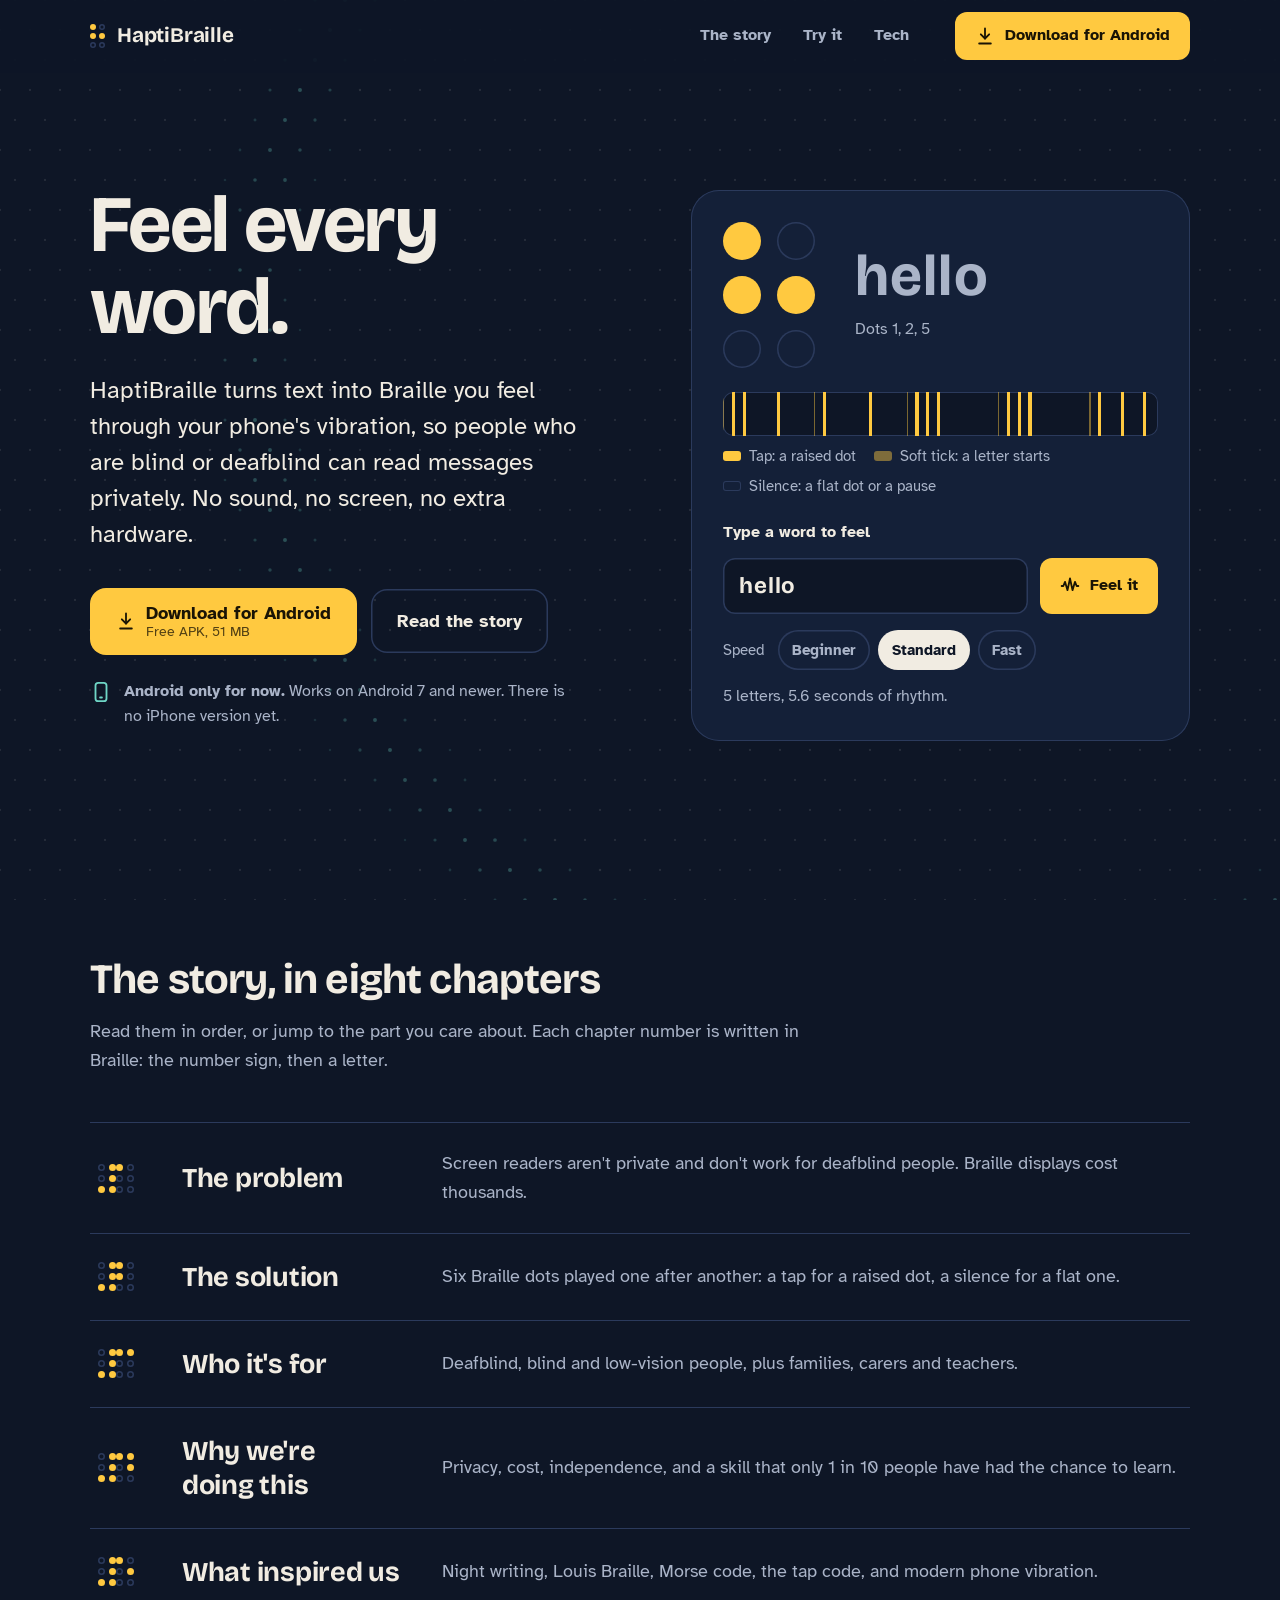
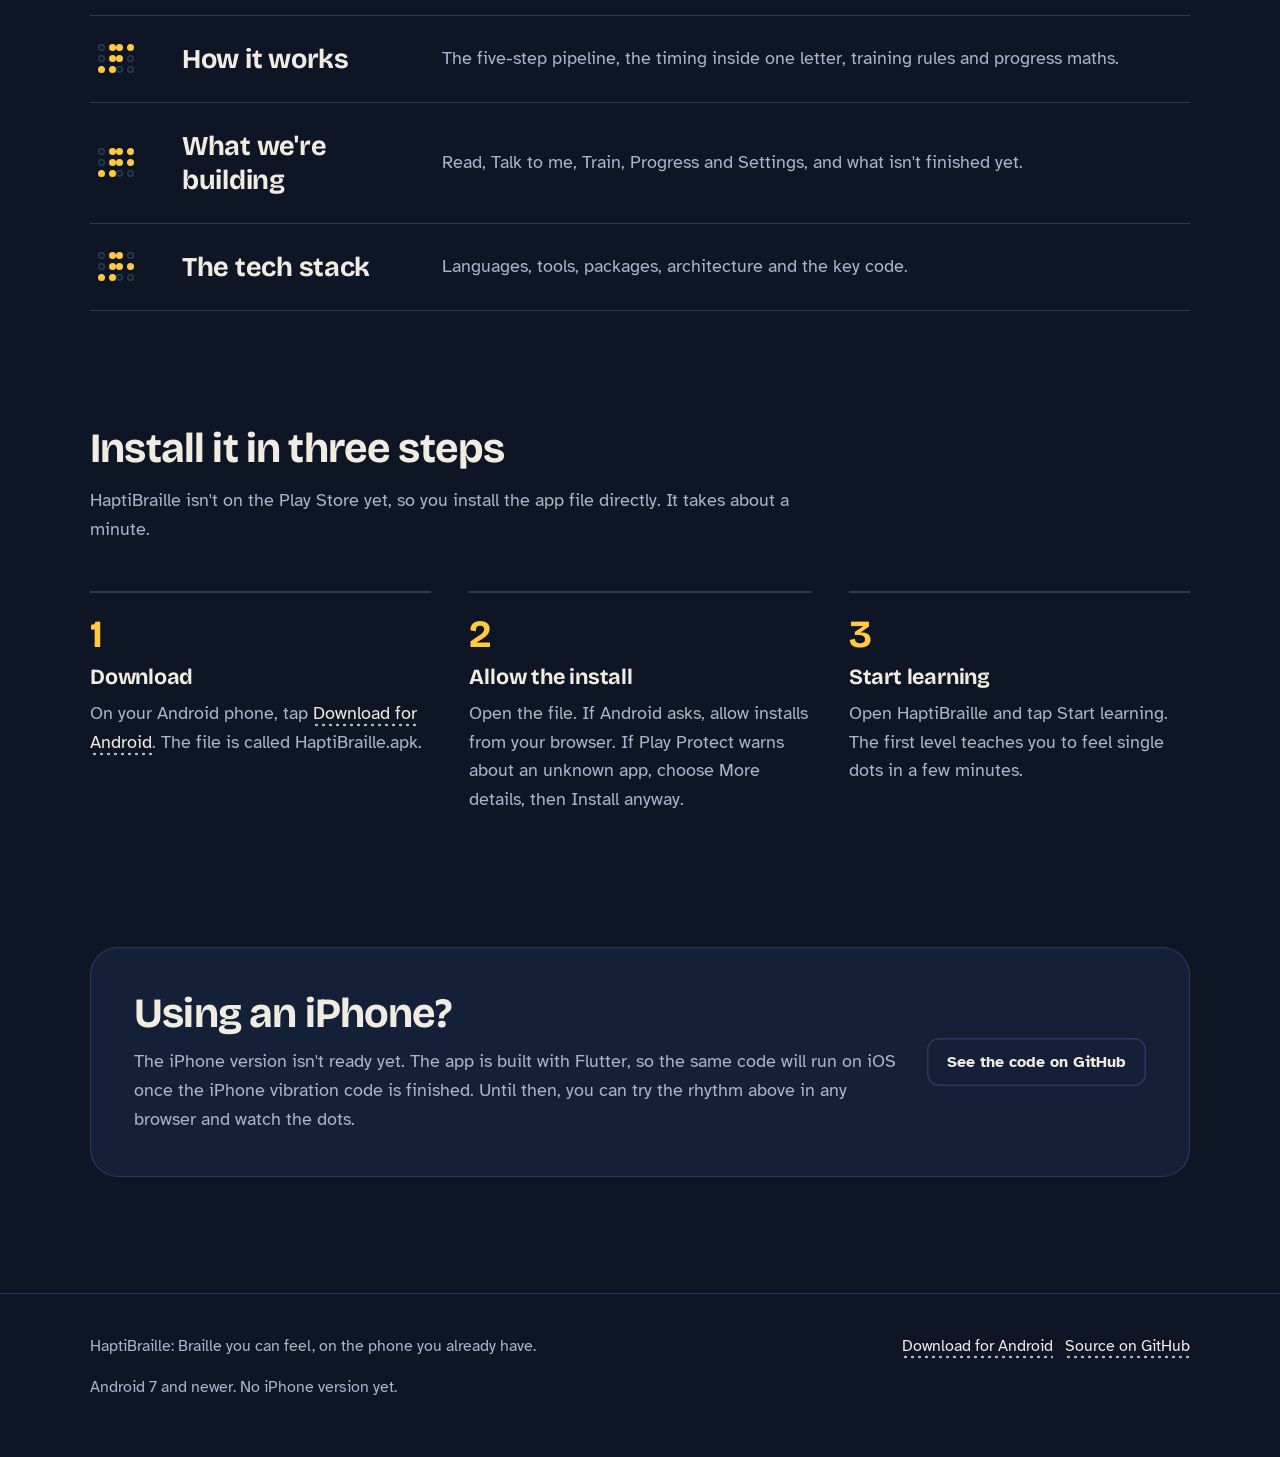
==== web-intro-v3/index.html @ dfffbbf1 "Add web-intro-v3: HaptiBraille website Nine static pages: landing page with Android APK download and" ====
<!doctype html>
<html lang="en">
<head>
<meta charset="utf-8">
<meta name="viewport" content="width=device-width, initial-scale=1">
<title>HaptiBraille: feel every word</title>
<meta name="description" content="HaptiBraille turns text into Braille you feel through your phone's vibration. Free for Android.">
<meta name="theme-color" content="#0e1626">
<meta property="og:title" content="HaptiBraille: feel every word">
<meta property="og:description" content="HaptiBraille turns text into Braille you feel through your phone's vibration. Free for Android.">
<meta property="og:type" content="website">
<link rel="icon" href="assets/img/favicon.svg" type="image/svg+xml">
<link rel="preconnect" href="https://fonts.googleapis.com">
<link rel="preconnect" href="https://fonts.gstatic.com" crossorigin>
<link rel="stylesheet" href="https://fonts.googleapis.com/css2?family=Atkinson+Hyperlegible:ital,wght@0,400;0,700;1,400&family=Bricolage+Grotesque:opsz,wght@12..96,600..800&display=swap">
<link rel="stylesheet" href="assets/css/site.css">
</head>
<body data-page="index">
<a class="skip" href="#main">Skip to content</a>
<canvas id="field" aria-hidden="true"></canvas>
<header class="site-header">
  <div class="wrap">
    <a class="logo" href="index.html" aria-label="HaptiBraille home"><span data-cell="125"></span>HaptiBraille</a>
    <nav class="site-nav" aria-label="Main">
      <a href="index.html#story">The story</a>
      <a href="index.html#try">Try it</a>
      <a href="tech.html">Tech</a>
    </nav>
    <a class="btn btn-amber" href="https://github.com/rbksh/HaptiBraille/raw/main/main-v1/release/HaptiBraille.apk" download="HaptiBraille.apk"><svg viewBox="0 0 24 24" fill="none" stroke="currentColor" stroke-width="2.2" stroke-linecap="round" stroke-linejoin="round" aria-hidden="true"><path d="M12 3v12"/><path d="m7 10 5 5 5-5"/><path d="M5 21h14"/></svg><span>Download<span class="hide-sm"> for Android</span></span></a>
  </div>
</header>
<main id="main">
<section class="hero" aria-labelledby="hero-title">
  <div class="wrap">
    <div>
      <h1 id="hero-title" data-load>Feel every word.</h1>
      <p class="lead" data-load style="--d:.08s">HaptiBraille turns text into Braille you feel through your phone's vibration, so people who are blind or deafblind can read messages privately. No sound, no screen, no extra hardware.</p>
      <div class="hero-actions" data-load style="--d:.16s">
        <a class="btn btn-amber btn-large" href="https://github.com/rbksh/HaptiBraille/raw/main/main-v1/release/HaptiBraille.apk" download="HaptiBraille.apk">
          <svg viewBox="0 0 24 24" fill="none" stroke="currentColor" stroke-width="2.2" stroke-linecap="round" stroke-linejoin="round" aria-hidden="true"><path d="M12 3v12"/><path d="m7 10 5 5 5-5"/><path d="M5 21h14"/></svg>
          <span>Download for Android<span class="btn-sub">Free APK, 51 MB</span></span>
        </a>
        <a class="btn btn-quiet btn-large" href="problem.html">Read the story</a>
      </div>
      <p class="platform-note" data-load style="--d:.24s">
        <svg viewBox="0 0 24 24" fill="none" stroke="currentColor" stroke-width="2" stroke-linecap="round" stroke-linejoin="round" aria-hidden="true"><rect x="6" y="2" width="12" height="20" rx="3"/><path d="M11 18h2"/></svg>
        <span><strong>Android only for now.</strong> Works on Android 7 and newer. There is no iPhone version yet.</span>
      </p>
    </div>

    <div class="instrument" id="try" data-instrument data-load style="--d:.12s" aria-labelledby="try-title">
      <h2 id="try-title" class="visually-hidden">Try it: feel a word as Braille</h2>
      <div class="instrument-stage">
        <span class="cell" aria-hidden="true"></span>
        <div>
          <div class="instrument-readout" aria-hidden="true"></div>
          <div class="instrument-dots" aria-hidden="true"></div>
        </div>
      </div>
      <div class="strip" role="img" aria-label="Timeline">
        <span class="strip-head"></span>
      </div>
      <ul class="strip-legend" aria-hidden="true">
        <li><i></i>Tap: a raised dot</li>
        <li><i class="k"></i>Soft tick: a letter starts</li>
        <li><i class="s"></i>Silence: a flat dot or a pause</li>
      </ul>
      <div class="instrument-controls">
        <label for="try-word">Type a word to feel</label>
        <input id="try-word" type="text" value="hello" maxlength="24" autocomplete="off" autocapitalize="none" spellcheck="false">
        <button class="btn btn-amber" type="button" data-play-button><svg viewBox="0 0 24 24" fill="none" stroke="currentColor" stroke-width="2.2" stroke-linecap="round" stroke-linejoin="round" aria-hidden="true"><path d="M2 12h2l2-5 3 10 3-14 3 14 3-10 2 5h2"/></svg><span>Feel it</span></button>
        <fieldset class="speed">
          <legend>Speed</legend>
          <label><input type="radio" name="speed" value="beginner"><span>Beginner</span></label>
          <label><input type="radio" name="speed" value="standard" checked><span>Standard</span></label>
          <label><input type="radio" name="speed" value="fast"><span>Fast</span></label>
        </fieldset>
      </div>
      <p class="instrument-status" aria-live="polite"></p>
    </div>
  </div>
</section>

<section class="section" id="story" aria-labelledby="story-title">
  <div class="wrap">
    <div class="section-head" data-reveal>
      <h2 id="story-title">The story, in eight chapters</h2>
      <p class="muted">Read them in order, or jump to the part you care about. Each chapter number is written in Braille: the number sign, then a letter.</p>
    </div>
    <ol class="chapters">
      <li data-reveal style="--d:0.00s"><a href="problem.html"><span class="cell-pair" aria-hidden="true"><span data-cell="3456"></span><span data-cell="1"></span></span><h3>The problem</h3><p>Screen readers aren't private and don't work for deafblind people. Braille displays cost thousands.</p></a></li>
      <li data-reveal style="--d:0.04s"><a href="solution.html"><span class="cell-pair" aria-hidden="true"><span data-cell="3456"></span><span data-cell="12"></span></span><h3>The solution</h3><p>Six Braille dots played one after another: a tap for a raised dot, a silence for a flat one.</p></a></li>
      <li data-reveal style="--d:0.08s"><a href="audience.html"><span class="cell-pair" aria-hidden="true"><span data-cell="3456"></span><span data-cell="14"></span></span><h3>Who it's for</h3><p>Deafblind, blind and low-vision people, plus families, carers and teachers.</p></a></li>
      <li data-reveal style="--d:0.12s"><a href="why.html"><span class="cell-pair" aria-hidden="true"><span data-cell="3456"></span><span data-cell="145"></span></span><h3>Why we're doing this</h3><p>Privacy, cost, independence, and a skill that only 1 in 10 people have had the chance to learn.</p></a></li>
      <li data-reveal style="--d:0.16s"><a href="inspiration.html"><span class="cell-pair" aria-hidden="true"><span data-cell="3456"></span><span data-cell="15"></span></span><h3>What inspired us</h3><p>Night writing, Louis Braille, Morse code, the tap code, and modern phone vibration.</p></a></li>
      <li data-reveal style="--d:0.20s"><a href="how.html"><span class="cell-pair" aria-hidden="true"><span data-cell="3456"></span><span data-cell="124"></span></span><h3>How it works</h3><p>The five-step pipeline, the timing inside one letter, training rules and progress maths.</p></a></li>
      <li data-reveal style="--d:0.24s"><a href="what.html"><span class="cell-pair" aria-hidden="true"><span data-cell="3456"></span><span data-cell="1245"></span></span><h3>What we're building</h3><p>Read, Talk to me, Train, Progress and Settings, and what isn't finished yet.</p></a></li>
      <li data-reveal style="--d:0.28s"><a href="tech.html"><span class="cell-pair" aria-hidden="true"><span data-cell="3456"></span><span data-cell="125"></span></span><h3>The tech stack</h3><p>Languages, tools, packages, architecture and the key code.</p></a></li>
    </ol>
  </div>
</section>

<section class="section" aria-labelledby="install-title">
  <div class="wrap">
    <div class="section-head" data-reveal>
      <h2 id="install-title">Install it in three steps</h2>
      <p class="muted">HaptiBraille isn't on the Play Store yet, so you install the app file directly. It takes about a minute.</p>
    </div>
    <ol class="steps">
      <li data-reveal>
        <h3>Download</h3>
        <p>On your Android phone, tap <a class="link" href="https://github.com/rbksh/HaptiBraille/raw/main/main-v1/release/HaptiBraille.apk" download="HaptiBraille.apk">Download for Android</a>. The file is called HaptiBraille.apk.</p>
      </li>
      <li data-reveal style="--d:.08s">
        <h3>Allow the install</h3>
        <p>Open the file. If Android asks, allow installs from your browser. If Play Protect warns about an unknown app, choose More details, then Install anyway.</p>
      </li>
      <li data-reveal style="--d:.16s">
        <h3>Start learning</h3>
        <p>Open HaptiBraille and tap Start learning. The first level teaches you to feel single dots in a few minutes.</p>
      </li>
    </ol>
  </div>
</section>

<section class="section" aria-labelledby="ios-title">
  <div class="wrap">
    <div class="callout" data-reveal>
      <div>
        <h2 id="ios-title">Using an iPhone?</h2>
        <p>The iPhone version isn't ready yet. The app is built with Flutter, so the same code will run on iOS once the iPhone vibration code is finished. Until then, you can try the rhythm above in any browser and watch the dots.</p>
      </div>
      <a class="btn btn-quiet" href="https://github.com/rbksh/HaptiBraille">See the code on GitHub</a>
    </div>
  </div>
</section>
</main>
<footer class="site-footer">
  <div class="wrap">
    <p>HaptiBraille: Braille you can feel, on the phone you already have.</p>
    <p><a class="link" href="https://github.com/rbksh/HaptiBraille/raw/main/main-v1/release/HaptiBraille.apk" download="HaptiBraille.apk">Download for Android</a> &nbsp; <a class="link" href="https://github.com/rbksh/HaptiBraille">Source on GitHub</a></p>
    <p class="muted">Android 7 and newer. No iPhone version yet.</p>
  </div>
</footer>
<script src="assets/js/site.js" defer></script>
</body>
</html>
---- web-intro-v3/assets/css/site.css ----
/* HaptiBraille website
   Palette roles: amber = a raised dot / a tap (never decoration), tide = vibration ripples. */

:root {
  --ink: #0e1626;
  --ink-2: #142038;
  --ink-3: #1b2a49;
  --line: #2b3a5c;
  --bone: #f1ece2;
  --mist: #aab4c8;
  --amber: #ffc940;
  --amber-ink: #1a1405;
  --tide: #6fd6c6;

  --display: "Bricolage Grotesque", "Segoe UI", system-ui, sans-serif;
  --body: "Atkinson Hyperlegible", "Segoe UI", system-ui, sans-serif;
  --mono: ui-monospace, "Cascadia Code", "SFMono-Regular", Consolas, monospace;

  --wrap: 1180px;
  --gutter: clamp(16px, 4vw, 40px);
  --measure: 66ch;
  --radius: 14px;
  --ease: cubic-bezier(0.2, 0.7, 0.2, 1);
}

*, *::before, *::after { box-sizing: border-box; }

html { scroll-behavior: smooth; -webkit-text-size-adjust: 100%; }
@media (prefers-reduced-motion: reduce) { html { scroll-behavior: auto; } }

body {
  margin: 0;
  background: var(--ink);
  color: var(--bone);
  font-family: var(--body);
  font-size: 1.125rem;
  line-height: 1.6;
  overflow-x: hidden;
}

img, svg { display: block; max-width: 100%; }

a { color: inherit; }

:focus-visible {
  outline: 3px solid var(--amber);
  outline-offset: 3px;
  border-radius: 6px;
}

.skip {
  position: absolute;
  left: 12px;
  top: -60px;
  z-index: 100;
  padding: 10px 16px;
  background: var(--amber);
  color: var(--amber-ink);
  font-weight: 700;
  border-radius: 10px;
  text-decoration: none;
}
.skip:focus { top: 12px; }

.visually-hidden {
  position: absolute !important;
  width: 1px; height: 1px;
  overflow: hidden; clip: rect(0 0 0 0); white-space: nowrap;
}

/* ---------- Background dot field + cursor ---------- */

#field {
  position: fixed;
  inset: 0;
  width: 100%;
  height: 100%;
  z-index: -1;
  pointer-events: none;
}

.cursor {
  position: fixed;
  left: 0; top: 0;
  z-index: 90;
  width: 34px; height: 34px;
  margin: -17px 0 0 -17px;
  border: 1.5px solid rgba(111, 214, 198, 0.7);
  border-radius: 50%;
  pointer-events: none;
  display: grid;
  grid-template-columns: repeat(2, 5px);
  grid-template-rows: repeat(3, 5px);
  gap: 3px;
  place-content: center;
  transition: width .25s var(--ease), height .25s var(--ease), margin .25s var(--ease),
              border-color .25s var(--ease), background-color .25s var(--ease), opacity .3s;
  opacity: 0;
}
.cursor i {
  width: 5px; height: 5px; border-radius: 50%;
  background: var(--amber);
  transform: scale(0);
  transition: transform .2s var(--ease);
}
.cursor.is-visible { opacity: 1; }
.cursor.is-active {
  width: 50px; height: 50px; margin: -25px 0 0 -25px;
  border-color: var(--amber);
  background: rgba(255, 201, 64, 0.08);
}
.cursor.is-active i { transform: scale(1); }
.cursor.is-active i:nth-child(1) { transition-delay: 0s; }
.cursor.is-active i:nth-child(3) { transition-delay: .04s; }
.cursor.is-active i:nth-child(5) { transition-delay: .08s; }
.cursor.is-active i:nth-child(2) { transition-delay: .12s; }
.cursor.is-active i:nth-child(4) { transition-delay: .16s; }
.cursor.is-active i:nth-child(6) { transition-delay: .2s; }
.cursor.is-down { width: 24px; height: 24px; margin: -12px 0 0 -12px; }

@media (pointer: coarse), (prefers-reduced-motion: reduce) {
  .cursor { display: none; }
}

/* ---------- Layout ---------- */

.wrap {
  width: 100%;
  max-width: var(--wrap);
  margin-inline: auto;
  padding-inline: var(--gutter);
}

/* ---------- Header ---------- */

.site-header {
  position: sticky;
  top: 0;
  z-index: 50;
  background: rgba(14, 22, 38, 0.92);
  border-bottom: 1px solid transparent;
  transition: border-color .3s;
}
.site-header.is-scrolled { border-bottom-color: var(--line); }

.site-header .wrap {
  display: flex;
  align-items: center;
  gap: 24px;
  min-height: 72px;
}

.logo {
  display: inline-flex;
  align-items: center;
  gap: 12px;
  text-decoration: none;
  font-family: var(--display);
  font-weight: 700;
  font-size: 1.3rem;
  letter-spacing: -0.01em;
}
.logo .cell { --dot: 6px; --gap: 3px; }

.site-nav {
  display: flex;
  gap: 4px;
  margin-left: auto;
}
.site-nav a {
  padding: 10px 14px;
  border-radius: 10px;
  text-decoration: none;
  color: var(--mist);
  font-weight: 700;
  font-size: 1rem;
  transition: color .2s, background-color .2s;
}
.site-nav a:hover { color: var(--bone); background: var(--ink-2); }
.site-nav a[aria-current="page"] { color: var(--bone); }

.site-header .btn { margin-left: 8px; }

@media (max-width: 760px) {
  .site-nav { display: none; }
  .site-header .btn { margin-left: auto; }
}
@media (max-width: 420px) {
  .hide-sm { display: none; }
  .logo { font-size: 1.15rem; }
}

/* ---------- Buttons ---------- */

.btn {
  display: inline-flex;
  align-items: center;
  gap: 10px;
  min-height: 48px;
  padding: 12px 20px;
  border: 0;
  border-radius: 12px;
  font: 700 1rem/1.2 var(--body);
  text-decoration: none;
  cursor: pointer;
  transition: transform .2s var(--ease), background-color .2s, box-shadow .25s var(--ease);
}
.btn:active { transform: translateY(1px) scale(.99); }
.btn svg { width: 20px; height: 20px; flex: none; }

.btn-amber {
  background: var(--amber);
  color: var(--amber-ink);
}
.btn-amber:hover {
  box-shadow: 0 0 0 6px rgba(255, 201, 64, 0.16);
  transform: translateY(-1px);
}

.btn-quiet {
  background: transparent;
  color: var(--bone);
  box-shadow: inset 0 0 0 1.5px var(--line);
}
.btn-quiet:hover { box-shadow: inset 0 0 0 1.5px var(--mist); }

.btn-large {
  min-height: 64px;
  padding: 14px 26px;
  font-size: 1.15rem;
  border-radius: 16px;
}
.btn-large .btn-sub {
  display: block;
  font-weight: 400;
  font-size: .85rem;
  opacity: .75;
}

/* ---------- Braille cells (decorative, built by JS from data-cell) ---------- */

.cell {
  --dot: 9px;
  --gap: 5px;
  display: inline-grid;
  grid-template-columns: repeat(2, var(--dot));
  grid-auto-flow: column;
  grid-template-rows: repeat(3, var(--dot));
  gap: var(--gap);
  flex: none;
}
.cell i {
  width: var(--dot);
  height: var(--dot);
  border-radius: 50%;
  box-shadow: inset 0 0 0 1.5px var(--line);
  transition: background-color .18s, box-shadow .18s, transform .18s var(--ease);
}
.cell i.on { background: var(--amber); box-shadow: none; }
.cell i.hit {
  background: var(--amber);
  box-shadow: 0 0 0 4px rgba(255, 201, 64, .25), 0 0 18px rgba(255, 201, 64, .6);
  transform: scale(1.25);
}
.cell-pair { display: inline-flex; gap: calc(var(--dot) * 1.3); }

/* ---------- Type ---------- */

h1, h2, h3 {
  font-family: var(--display);
  font-weight: 700;
  letter-spacing: -0.02em;
  margin: 0;
  text-wrap: balance;
}
h1 { font-size: clamp(2.6rem, 6.4vw, 5rem); line-height: 1.02; }
h2 { font-size: clamp(1.8rem, 3.4vw, 2.6rem); line-height: 1.1; }
h3 { font-size: 1.35rem; line-height: 1.25; letter-spacing: -0.01em; }

p { margin: 0 0 1em; max-width: var(--measure); }

.lead {
  font-size: clamp(1.25rem, 2vw, 1.5rem);
  line-height: 1.5;
  color: var(--bone);
  max-width: 34em;
}
.muted { color: var(--mist); }

strong { font-weight: 700; }

/* Link with a dotted underline that fills in on hover */
.link {
  color: var(--bone);
  text-decoration: none;
  background-image: radial-gradient(circle, var(--mist) 1.2px, transparent 1.6px);
  background-size: 7px 4px;
  background-repeat: repeat-x;
  background-position: 0 100%;
  padding-bottom: 3px;
  transition: background-image .2s, color .2s;
}
.link:hover {
  color: var(--amber);
  background-image: radial-gradient(circle, var(--amber) 1.6px, transparent 2px);
}

/* ---------- Landing hero ---------- */

.hero { padding-block: clamp(48px, 9vw, 112px) clamp(56px, 8vw, 96px); }
.hero .wrap {
  display: grid;
  grid-template-columns: minmax(0, 1.05fr) minmax(0, 1fr);
  gap: clamp(32px, 6vw, 80px);
  align-items: center;
}
.hero h1 { margin-bottom: 24px; }
.hero .lead { margin-bottom: 36px; }
.hero-actions { display: flex; flex-wrap: wrap; gap: 14px; align-items: center; }

.platform-note {
  display: flex;
  gap: 12px;
  align-items: flex-start;
  margin-top: 24px;
  max-width: 30em;
  color: var(--mist);
  font-size: 1rem;
}
.platform-note svg { width: 22px; height: 22px; flex: none; margin-top: 2px; color: var(--tide); }

@media (max-width: 900px) {
  .hero .wrap { grid-template-columns: 1fr; }
}

/* ---------- The rhythm instrument ---------- */

.instrument {
  position: relative;
  padding: clamp(20px, 3vw, 32px);
  background: var(--ink-2);
  border-radius: 28px;
  box-shadow: inset 0 0 0 1px var(--line);
}

.instrument-stage {
  display: grid;
  grid-template-columns: auto 1fr;
  gap: clamp(20px, 4vw, 40px);
  align-items: center;
  margin-bottom: 24px;
}
.instrument-stage .cell { --dot: clamp(26px, 4.4vw, 38px); --gap: clamp(10px, 1.8vw, 16px); }

.instrument-readout {
  font-family: var(--display);
  font-size: clamp(2.2rem, 5vw, 3.6rem);
  font-weight: 700;
  line-height: 1.05;
  letter-spacing: 0.02em;
  word-break: break-all;
  min-height: 1.1em;
}
.instrument-readout span { color: var(--mist); transition: color .15s; }
.instrument-readout span.done { color: var(--bone); }
.instrument-readout span.now { color: var(--amber); }
.instrument-dots { margin-top: 8px; color: var(--mist); font-size: 1rem; }

.strip {
  position: relative;
  display: flex;
  height: 44px;
  margin-bottom: 8px;
  border-radius: 10px;
  overflow: hidden;
  background: var(--ink);
  box-shadow: inset 0 0 0 1px var(--line);
}
.strip b {
  flex: none;
  height: 100%;
}
.strip b.tap { background: var(--amber); }
.strip b.tick { background: rgba(255, 201, 64, .45); }
.strip b.gap { background: transparent; }
.strip b.word { background: repeating-linear-gradient(90deg, transparent 0 6px, rgba(170, 180, 200, .08) 6px 7px); }
.strip-head {
  position: absolute;
  top: -4px; bottom: -4px;
  width: 2px;
  left: 0;
  background: var(--tide);
  box-shadow: 0 0 12px var(--tide);
  opacity: 0;
}
.strip-legend {
  display: flex;
  flex-wrap: wrap;
  gap: 6px 18px;
  margin: 0 0 22px;
  padding: 0;
  list-style: none;
  font-size: .95rem;
  color: var(--mist);
}
.strip-legend li { display: inline-flex; align-items: center; gap: 8px; }
.strip-legend i { width: 18px; height: 10px; border-radius: 3px; background: var(--amber); }
.strip-legend i.k { background: rgba(255, 201, 64, .45); }
.strip-legend i.s { box-shadow: inset 0 0 0 1px var(--line); background: transparent; }

.instrument-controls {
  display: grid;
  grid-template-columns: 1fr auto;
  gap: 12px;
}
.instrument-controls label { grid-column: 1 / -1; font-weight: 700; font-size: 1rem; }
.instrument input[type="text"] {
  min-height: 56px;
  width: 100%;
  padding: 12px 16px;
  border: 0;
  border-radius: 12px;
  background: var(--ink);
  color: var(--bone);
  font: 700 1.4rem var(--display);
  letter-spacing: .04em;
  box-shadow: inset 0 0 0 1.5px var(--line);
}
.instrument input[type="text"]:focus { outline: none; box-shadow: inset 0 0 0 2.5px var(--amber); }
.instrument .btn { min-height: 56px; }

.speed {
  grid-column: 1 / -1;
  display: flex;
  flex-wrap: wrap;
  gap: 8px;
  border: 0;
  margin: 4px 0 0;
  padding: 0;
}
.speed legend { float: left; margin-right: 6px; padding: 8px 0; color: var(--mist); font-size: .95rem; }
.speed label { cursor: pointer; }
.speed input { position: absolute; opacity: 0; pointer-events: none; }
.speed span {
  display: inline-block;
  padding: 8px 14px;
  border-radius: 999px;
  font-size: .95rem;
  font-weight: 700;
  color: var(--mist);
  box-shadow: inset 0 0 0 1.5px var(--line);
  transition: color .2s, background-color .2s, box-shadow .2s;
}
.speed input:checked + span { background: var(--bone); color: var(--ink); box-shadow: none; }
.speed input:focus-visible + span { outline: 3px solid var(--amber); outline-offset: 2px; }

.instrument-status {
  margin: 14px 0 0;
  min-height: 1.6em;
  font-size: .98rem;
  color: var(--mist);
}

/* ---------- Sections ---------- */

.section { padding-block: clamp(56px, 9vw, 120px); }
.section + .section { padding-top: 0; }
.section-head { max-width: 40em; margin-bottom: clamp(28px, 4vw, 48px); }
.section-head h2 { margin-bottom: 14px; }

/* The eight chapters (a real sequence, numbered in Braille) */
.chapters { list-style: none; margin: 0; padding: 0; border-top: 1px solid var(--line); }
.chapters li { border-bottom: 1px solid var(--line); }
.chapters a {
  display: grid;
  grid-template-columns: 64px minmax(0, 15rem) minmax(0, 1fr);
  gap: 20px;
  align-items: center;
  padding: 26px 8px;
  text-decoration: none;
  transition: background-color .25s, padding .3s var(--ease);
}
.chapters a:hover, .chapters a:focus-visible { background: var(--ink-2); padding-left: 20px; }
.chapters h3 { font-size: clamp(1.3rem, 2.2vw, 1.7rem); }
.chapters p { margin: 0; color: var(--mist); }
.chapters .cell-pair .cell { --dot: 7px; --gap: 4px; }
.chapters a:hover .cell i.on, .chapters a:focus-visible .cell i.on { animation: tap .5s var(--ease) both; }
.chapters a .cell i.on:nth-child(2) { animation-delay: .06s; }
.chapters a .cell i.on:nth-child(3) { animation-delay: .12s; }
.chapters a .cell i.on:nth-child(4) { animation-delay: .18s; }
.chapters a .cell i.on:nth-child(5) { animation-delay: .24s; }
.chapters a .cell i.on:nth-child(6) { animation-delay: .3s; }

@keyframes tap {
  0% { transform: scale(1); }
  40% { transform: scale(1.5); box-shadow: 0 0 14px rgba(255, 201, 64, .7); }
  100% { transform: scale(1); }
}

@media (max-width: 700px) {
  .chapters a { grid-template-columns: 52px 1fr; }
  .chapters p { grid-column: 2; }
}

/* Install steps (a real sequence) */
.steps {
  list-style: none;
  margin: 0;
  padding: 0;
  display: grid;
  grid-template-columns: repeat(3, minmax(0, 1fr));
  gap: clamp(20px, 3vw, 40px);
  counter-reset: step;
}
.steps li { counter-increment: step; padding-top: 22px; border-top: 2px solid var(--line); }
.steps li::before {
  content: counter(step);
  display: block;
  margin-bottom: 10px;
  font-family: var(--display);
  font-size: 2.4rem;
  font-weight: 700;
  line-height: 1;
  color: var(--amber);
}
.steps h3 { margin-bottom: 8px; }
.steps p { color: var(--mist); }
@media (max-width: 800px) { .steps { grid-template-columns: 1fr; } }

.callout {
  display: grid;
  grid-template-columns: minmax(0, 1fr) auto;
  gap: 24px;
  align-items: center;
  padding: clamp(24px, 4vw, 44px);
  border-radius: 28px;
  background: var(--ink-2);
  box-shadow: inset 0 0 0 1px var(--line);
}
.callout h2 { margin-bottom: 10px; }
.callout p { margin: 0; color: var(--mist); }
@media (max-width: 760px) { .callout { grid-template-columns: 1fr; } }

/* ---------- Chapter pages ---------- */

.rail {
  border-bottom: 1px solid var(--line);
}
.rail ol {
  display: grid;
  grid-template-columns: repeat(8, minmax(0, 1fr));
  margin: 0;
  padding: 0;
  list-style: none;
}
.rail a {
  position: relative;
  display: flex;
  flex-direction: column;
  gap: 8px;
  padding: 14px 10px 16px 0;
  text-decoration: none;
  color: var(--mist);
  font-size: .9rem;
  font-weight: 700;
  line-height: 1.25;
  transition: color .2s;
}
.rail a::after {
  content: "";
  position: absolute;
  left: 0; right: 10px; bottom: -1px;
  height: 3px;
  border-radius: 3px;
  background: var(--line);
}
.rail a:hover { color: var(--bone); }
.rail a.is-past::after { background: rgba(255, 201, 64, .45); }
.rail a[aria-current="page"] { color: var(--bone); }
.rail a[aria-current="page"]::after {
  background: linear-gradient(90deg, var(--amber) var(--read, 0%), rgba(255, 201, 64, .25) var(--read, 0%));
}
.rail .cell-pair .cell { --dot: 5px; --gap: 3px; }
.rail-mobile { display: none; }

@media (max-width: 900px) {
  .rail ol { grid-template-columns: repeat(8, minmax(0, 1fr)); }
  .rail a { font-size: 0; gap: 0; padding-right: 6px; }
  .rail a::after { right: 6px; }
  .rail-mobile {
    display: block;
    padding: 10px 0 12px;
    font-size: .95rem;
    color: var(--mist);
  }
  .rail-mobile strong { color: var(--bone); }
}

.page-head { padding-block: clamp(48px, 8vw, 96px) clamp(32px, 5vw, 56px); }
.page-head h1 { margin-bottom: 22px; max-width: 14em; }
.page-head .cell-pair { margin-bottom: 26px; }
.page-head .cell-pair .cell { --dot: 11px; --gap: 6px; }

.prose { padding-bottom: clamp(40px, 6vw, 72px); }
.prose h2 { margin: clamp(56px, 7vw, 88px) 0 18px; }
.prose h3 { margin: 32px 0 10px; }
.prose ul, .prose ol { padding-left: 1.3em; max-width: var(--measure); }
.prose li { margin-bottom: .5em; }
.prose li::marker { color: var(--amber); }

.split {
  display: grid;
  grid-template-columns: repeat(2, minmax(0, 1fr));
  gap: clamp(24px, 4vw, 56px);
  margin-top: 28px;
}
.split > div { padding-top: 20px; border-top: 2px solid var(--line); }
.split h3 { margin: 0 0 10px; }
@media (max-width: 760px) { .split { grid-template-columns: 1fr; } }

.figure {
  margin: 32px 0;
  padding: clamp(20px, 3vw, 32px);
  border-radius: 22px;
  background: var(--ink-2);
  box-shadow: inset 0 0 0 1px var(--line);
}
.figure figcaption { margin-top: 16px; color: var(--mist); font-size: 1rem; max-width: var(--measure); }

/* "1 in 10" pictogram */
.ten { display: flex; flex-wrap: wrap; gap: clamp(14px, 2.5vw, 28px); }
.ten .cell { --dot: clamp(12px, 2vw, 18px); --gap: clamp(5px, .8vw, 8px); }
.ten .cell.lit i { background: var(--amber); box-shadow: none; }

/* Braille alphabet samples */
.samples { display: flex; flex-wrap: wrap; gap: 28px 40px; }
.samples figure { margin: 0; display: grid; justify-items: center; gap: 10px; }
.samples figcaption { font-family: var(--display); font-weight: 700; font-size: 1.4rem; }
.samples small { display: block; color: var(--mist); font-family: var(--body); font-weight: 400; font-size: .9rem; }
.samples .cell { --dot: 18px; --gap: 9px; }
.numbered-cell { position: relative; display: inline-grid; grid-template-columns: repeat(2, 44px); grid-template-rows: repeat(3, 44px); gap: 10px; }
.numbered-cell span {
  display: grid; place-items: center;
  border-radius: 50%;
  box-shadow: inset 0 0 0 2px var(--line);
  font-family: var(--display); font-weight: 700; color: var(--mist);
}

/* Timeline (inspiration) */
.timeline { list-style: none; margin: 32px 0 0; padding: 0; position: relative; }
.timeline::before {
  content: "";
  position: absolute;
  left: 7px; top: 8px; bottom: 8px;
  width: 2px;
  background: var(--line);
}
.timeline li { position: relative; padding: 0 0 40px 44px; max-width: calc(var(--measure) + 44px); }
.timeline li::before {
  content: "";
  position: absolute;
  left: 0; top: 8px;
  width: 16px; height: 16px;
  border-radius: 50%;
  background: var(--ink);
  box-shadow: inset 0 0 0 2px var(--amber);
}
.timeline time {
  display: block;
  font-family: var(--display);
  font-weight: 700;
  font-size: 1.6rem;
  color: var(--amber);
  line-height: 1.2;
}
.timeline h3 { margin: 4px 0 8px; }
.timeline p { color: var(--mist); }

/* Pipeline (how) */
.pipeline { list-style: none; margin: 28px 0 0; padding: 0; counter-reset: pipe; }
.pipeline li {
  counter-increment: pipe;
  display: grid;
  grid-template-columns: 56px minmax(0, 1fr);
  gap: 18px;
  padding: 22px 0;
  border-top: 1px solid var(--line);
}
.pipeline li::before {
  content: counter(pipe);
  font-family: var(--display);
  font-size: 2rem;
  font-weight: 700;
  line-height: 1;
  color: var(--amber);
}
@media (max-width: 600px) { .pipeline li { grid-template-columns: 32px minmax(0, 1fr); gap: 12px; } }
.pipeline h3 { margin: 0 0 6px; }
.pipeline p { margin: 0; color: var(--mist); }
.pipeline code { font-size: .9em; }

/* Tables */
.table-wrap { overflow-x: auto; margin: 24px 0; border-radius: 16px; box-shadow: inset 0 0 0 1px var(--line); }
table { width: 100%; border-collapse: collapse; font-size: 1rem; }
th, td { text-align: left; padding: 14px 16px; vertical-align: top; border-bottom: 1px solid var(--line); }
th { font-family: var(--display); font-weight: 700; color: var(--bone); background: var(--ink-2); }
tr:last-child td { border-bottom: 0; }
td { color: var(--mist); }
td:first-child { color: var(--bone); font-weight: 700; }
tbody tr { transition: background-color .2s; }
tbody tr:hover { background: rgba(27, 42, 73, .6); }

/* Code */
code {
  font-family: var(--mono);
  font-size: .92em;
  padding: .1em .35em;
  border-radius: 6px;
  background: var(--ink-3);
  overflow-wrap: anywhere;
}
pre {
  margin: 20px 0;
  padding: 20px 22px;
  overflow-x: auto;
  border-radius: 16px;
  background: #0a1120;
  box-shadow: inset 0 0 0 1px var(--line);
  font-size: .92rem;
  line-height: 1.6;
}
pre code { padding: 0; background: none; font-size: inherit; }
pre .c { color: #7f8aa3; }
pre .k { color: var(--tide); }
pre .s { color: var(--amber); }

/* Architecture layers */
.layers { display: grid; gap: 10px; margin: 28px 0; }
.layers div {
  display: grid;
  grid-template-columns: minmax(0, 13rem) minmax(0, 1fr);
  gap: 18px;
  padding: 18px 20px;
  border-radius: 14px;
  background: var(--ink-2);
  box-shadow: inset 0 0 0 1px var(--line);
}
.layers div:nth-child(1) { margin-right: 0; }
.layers div:nth-child(2) { margin-inline: 3%; }
.layers div:nth-child(3) { margin-inline: 6%; box-shadow: inset 0 0 0 1.5px var(--amber); }
.layers div:nth-child(4) { margin-inline: 3%; }
.layers div:nth-child(5) { margin-right: 0; }
.layers strong { font-family: var(--display); font-size: 1.1rem; }
.layers span { color: var(--mist); font-size: 1rem; }
@media (max-width: 700px) {
  .layers div { grid-template-columns: 1fr; gap: 4px; margin-inline: 0 !important; }
}

/* Audience list */
.people { list-style: none; margin: 32px 0 0; padding: 0; display: grid; gap: 0; }
.people li {
  display: grid;
  grid-template-columns: minmax(0, 16rem) minmax(0, 1fr);
  gap: 24px;
  padding: 28px 0;
  border-top: 1px solid var(--line);
}
.people h3 { margin: 0; }
.people p { margin: 0; color: var(--mist); }
@media (max-width: 760px) { .people li { grid-template-columns: 1fr; gap: 8px; } }

/* Feature rows (what) */
.features { display: grid; gap: 0; margin-top: 28px; }
.feature {
  display: grid;
  grid-template-columns: 56px minmax(0, 15rem) minmax(0, 1fr);
  gap: 22px;
  padding: 28px 0;
  border-top: 1px solid var(--line);
}
.feature svg { width: 40px; height: 40px; color: var(--amber); }
.feature h3 { margin: 4px 0 0; }
.feature p { margin: 0; color: var(--mist); }
@media (max-width: 760px) {
  .feature { grid-template-columns: 48px 1fr; }
  .feature p { grid-column: 2; }
}

/* Statement list (why) */
.statements { list-style: none; margin: 24px 0 0; padding: 0; }
.statements li { padding: 32px 0; border-top: 1px solid var(--line); }
.statements h3 { font-size: clamp(1.5rem, 2.6vw, 2rem); margin-bottom: 10px; max-width: 22em; }
.statements p { color: var(--mist); margin: 0; }

/* Chapter pager */
.pager {
  display: grid;
  grid-template-columns: repeat(2, minmax(0, 1fr));
  gap: 16px;
  padding-block: 32px 72px;
  border-top: 1px solid var(--line);
}
.pager a {
  display: block;
  padding: 22px 24px;
  border-radius: 18px;
  text-decoration: none;
  box-shadow: inset 0 0 0 1px var(--line);
  transition: background-color .25s, box-shadow .25s;
}
.pager a:hover { background: var(--ink-2); box-shadow: inset 0 0 0 1.5px var(--amber); }
.pager small { display: block; color: var(--mist); font-size: .95rem; margin-bottom: 4px; }
.pager strong { font-family: var(--display); font-size: clamp(1.25rem, 2.4vw, 1.7rem); }
.pager .next { text-align: right; grid-column: 2; }
@media (max-width: 600px) {
  .pager { grid-template-columns: 1fr; }
  .pager .next { grid-column: 1; }
}

/* ---------- Footer ---------- */

.site-footer {
  padding-block: 40px 56px;
  border-top: 1px solid var(--line);
  color: var(--mist);
  font-size: 1rem;
}
.site-footer .wrap {
  display: flex;
  flex-wrap: wrap;
  gap: 16px 32px;
  align-items: center;
  justify-content: space-between;
}
.site-footer p { margin: 0; }

/* ---------- Page-load sequence (above the fold, never waits for scrolling) ---------- */

[data-load] { animation: rise .9s var(--ease) both; animation-delay: var(--d, 0s); }
@keyframes rise { from { opacity: 0; transform: translateY(16px); } }

/* ---------- Scroll reveal ---------- */

.js [data-reveal] {
  opacity: 0;
  transform: translateY(18px);
  transition: opacity .7s var(--ease), transform .7s var(--ease);
  transition-delay: var(--d, 0s);
}
.js [data-reveal].in { opacity: 1; transform: none; }

@media (prefers-reduced-motion: reduce) {
  .js [data-reveal] { opacity: 1; transform: none; transition: none; }
  [data-load] { animation: none; }
  .cell i, .btn, .chapters a { transition: none; }
  .chapters a:hover .cell i.on { animation: none; }
}
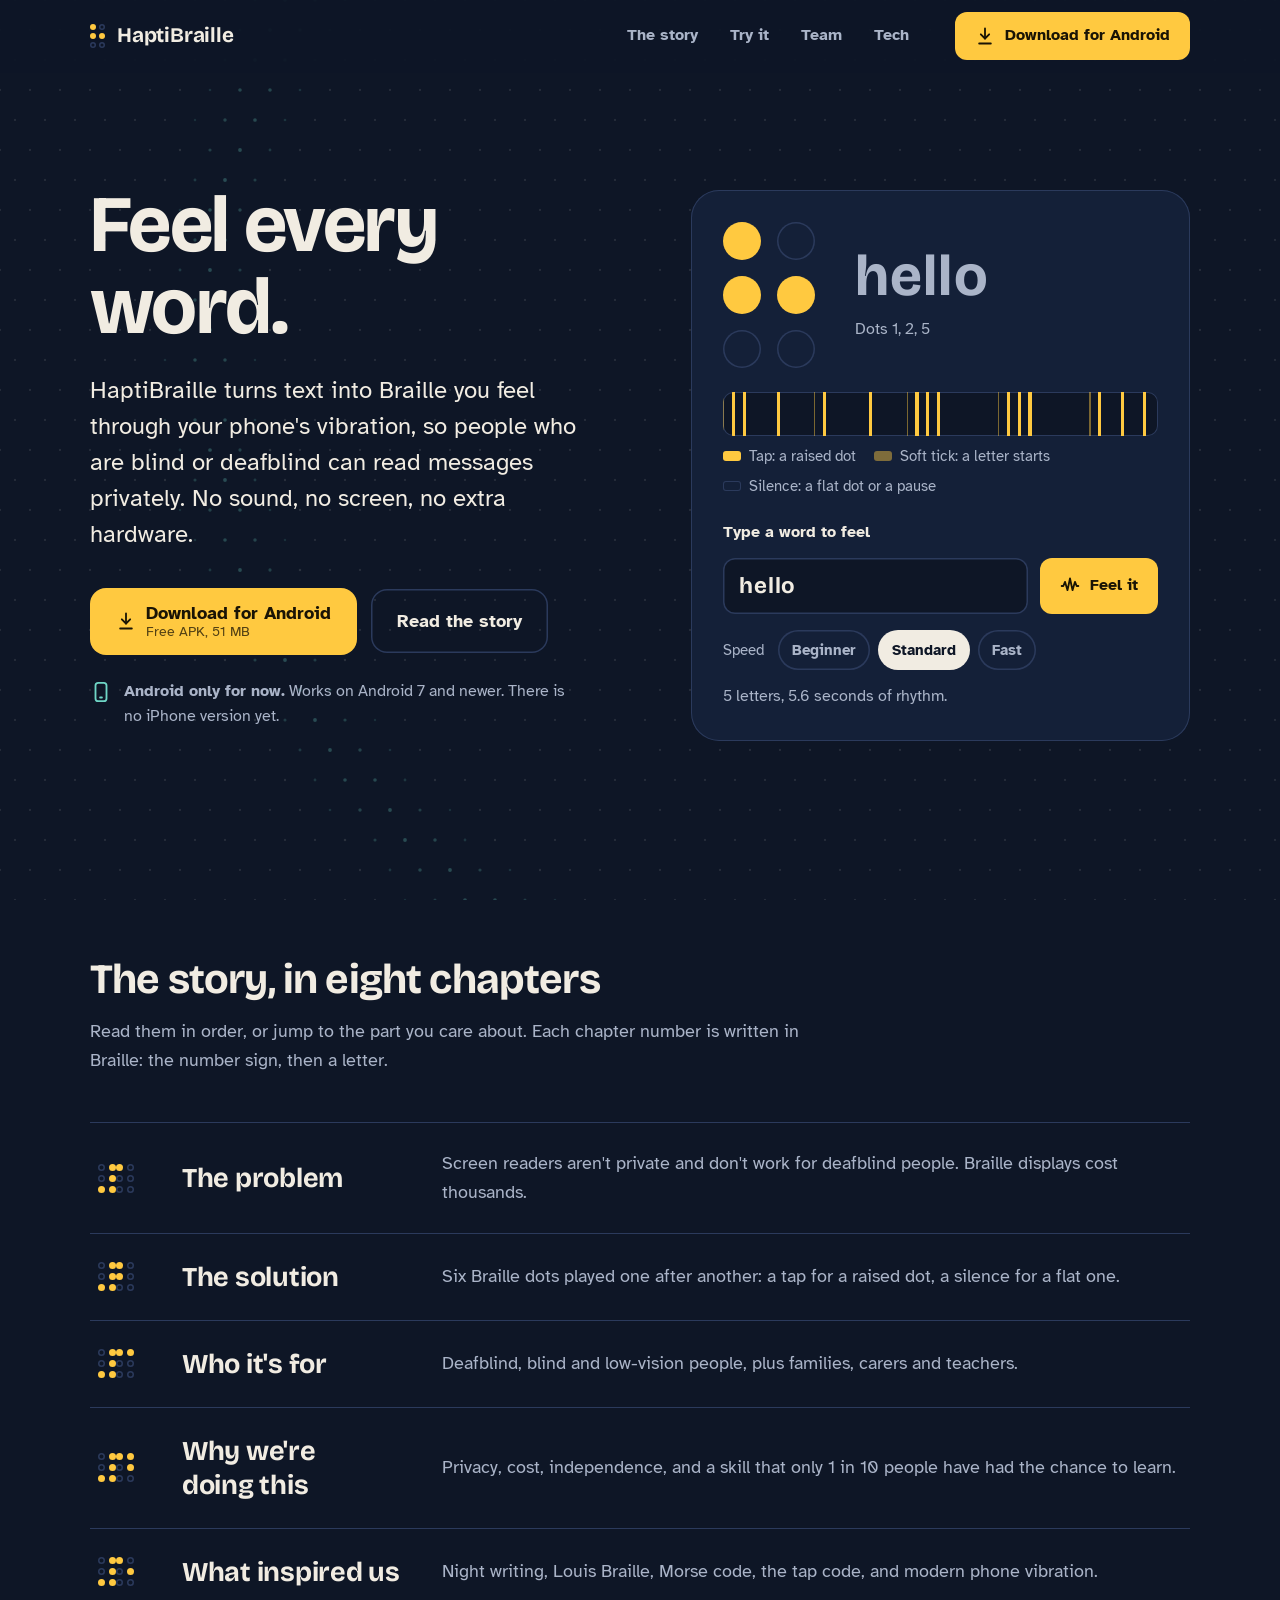
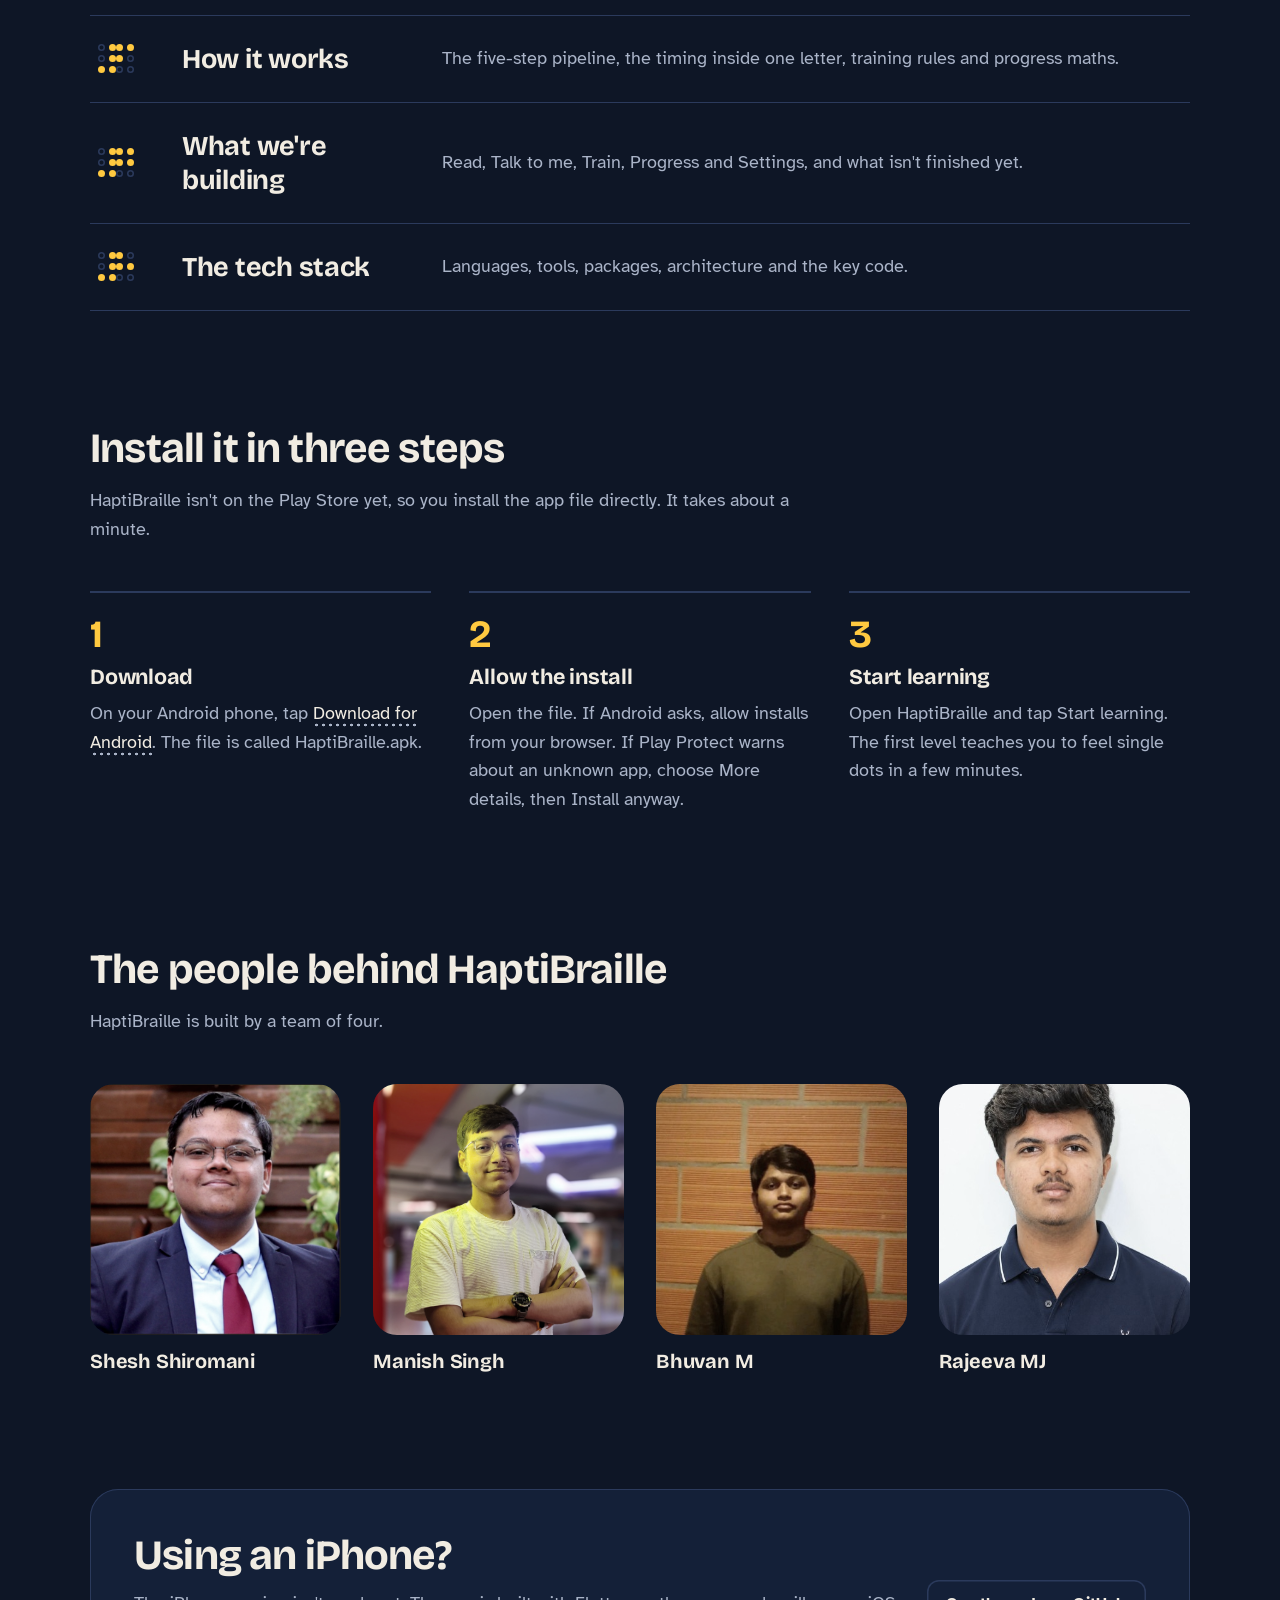
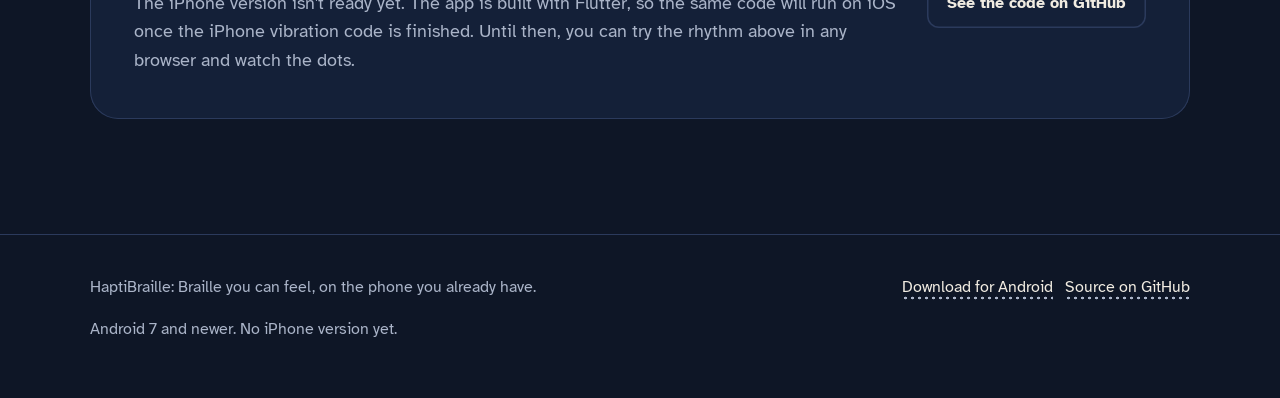
==== commit a23b8cc2: "web-intro-v3: add team section with contributor photos Shesh Shiromani, Manish Singh, Bhuvan M and R" ====
--- a/web-intro-v3/index.html
+++ b/web-intro-v3/index.html
@@ -24,6 +24,7 @@
     <nav class="site-nav" aria-label="Main">
       <a href="index.html#story">The story</a>
       <a href="index.html#try">Try it</a>
+      <a href="index.html#team">Team</a>
       <a href="tech.html">Tech</a>
     </nav>
     <a class="btn btn-amber" href="https://github.com/rbksh/HaptiBraille/raw/main/main-v1/release/HaptiBraille.apk" download="HaptiBraille.apk"><svg viewBox="0 0 24 24" fill="none" stroke="currentColor" stroke-width="2.2" stroke-linecap="round" stroke-linejoin="round" aria-hidden="true"><path d="M12 3v12"/><path d="m7 10 5 5 5-5"/><path d="M5 21h14"/></svg><span>Download<span class="hide-sm"> for Android</span></span></a>
@@ -123,6 +124,21 @@
   </div>
 </section>
 
+<section class="section" id="team" aria-labelledby="team-title">
+  <div class="wrap">
+    <div class="section-head" data-reveal>
+      <h2 id="team-title">The people behind HaptiBraille</h2>
+      <p class="muted">HaptiBraille is built by a team of four.</p>
+    </div>
+    <ul class="team">
+      <li data-reveal><img src="assets/img/shesh_shiromani.jpg" alt="Shesh Shiromani" loading="lazy" width="320" height="320"><h3>Shesh Shiromani</h3></li>
+      <li data-reveal style="--d:.06s"><img src="assets/img/manish_singh.jpeg" alt="Manish Singh" loading="lazy" width="320" height="320"><h3>Manish Singh</h3></li>
+      <li data-reveal style="--d:.12s"><img src="assets/img/bhuvan_m.jpg" alt="Bhuvan M" loading="lazy" width="320" height="320"><h3>Bhuvan M</h3></li>
+      <li data-reveal style="--d:.18s"><img src="assets/img/rajeeva_mj.jpg" alt="Rajeeva MJ" loading="lazy" width="320" height="320"><h3>Rajeeva MJ</h3></li>
+    </ul>
+  </div>
+</section>
+
 <section class="section" aria-labelledby="ios-title">
   <div class="wrap">
     <div class="callout" data-reveal>
--- a/web-intro-v3/assets/css/site.css
+++ b/web-intro-v3/assets/css/site.css
@@ -855,3 +855,29 @@
   .cell i, .btn, .chapters a { transition: none; }
   .chapters a:hover .cell i.on { animation: none; }
 }
+
+/* ---------- Team ---------- */
+
+.team {
+  list-style: none;
+  margin: 0;
+  padding: 0;
+  display: grid;
+  grid-template-columns: repeat(4, minmax(0, 1fr));
+  gap: clamp(16px, 3vw, 32px);
+}
+.team img {
+  width: 100%;
+  height: auto;
+  aspect-ratio: 1;
+  object-fit: cover;
+  object-position: 50% 25%;
+  border-radius: 24px;
+  background: var(--ink-2);
+  filter: grayscale(.35);
+  transition: filter .35s var(--ease), transform .35s var(--ease), box-shadow .35s var(--ease);
+}
+.team li:hover img { filter: none; transform: translateY(-4px); box-shadow: 0 0 0 3px var(--amber); }
+.team h3 { margin-top: 14px; font-size: 1.25rem; }
+@media (max-width: 800px) { .team { grid-template-columns: repeat(2, minmax(0, 1fr)); } }
+@media (prefers-reduced-motion: reduce) { .team img { transition: none; } .team li:hover img { transform: none; } }
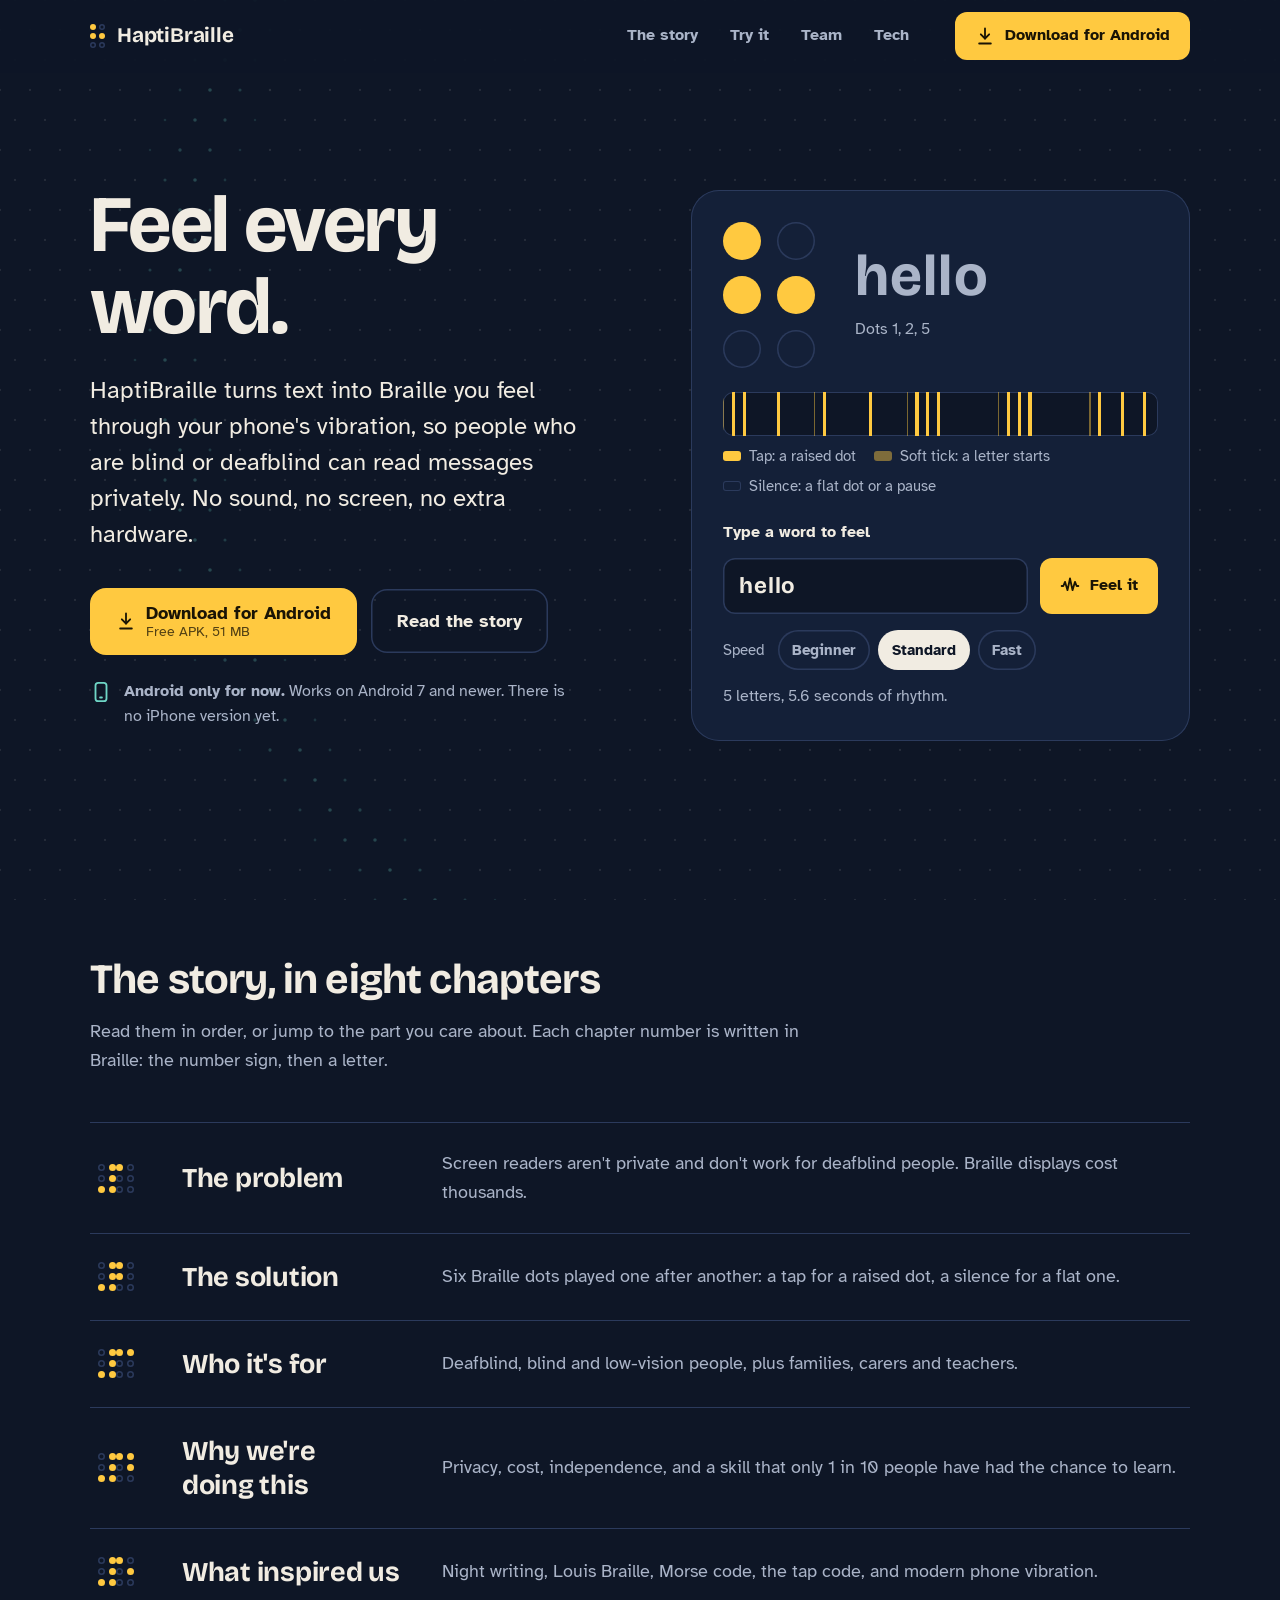
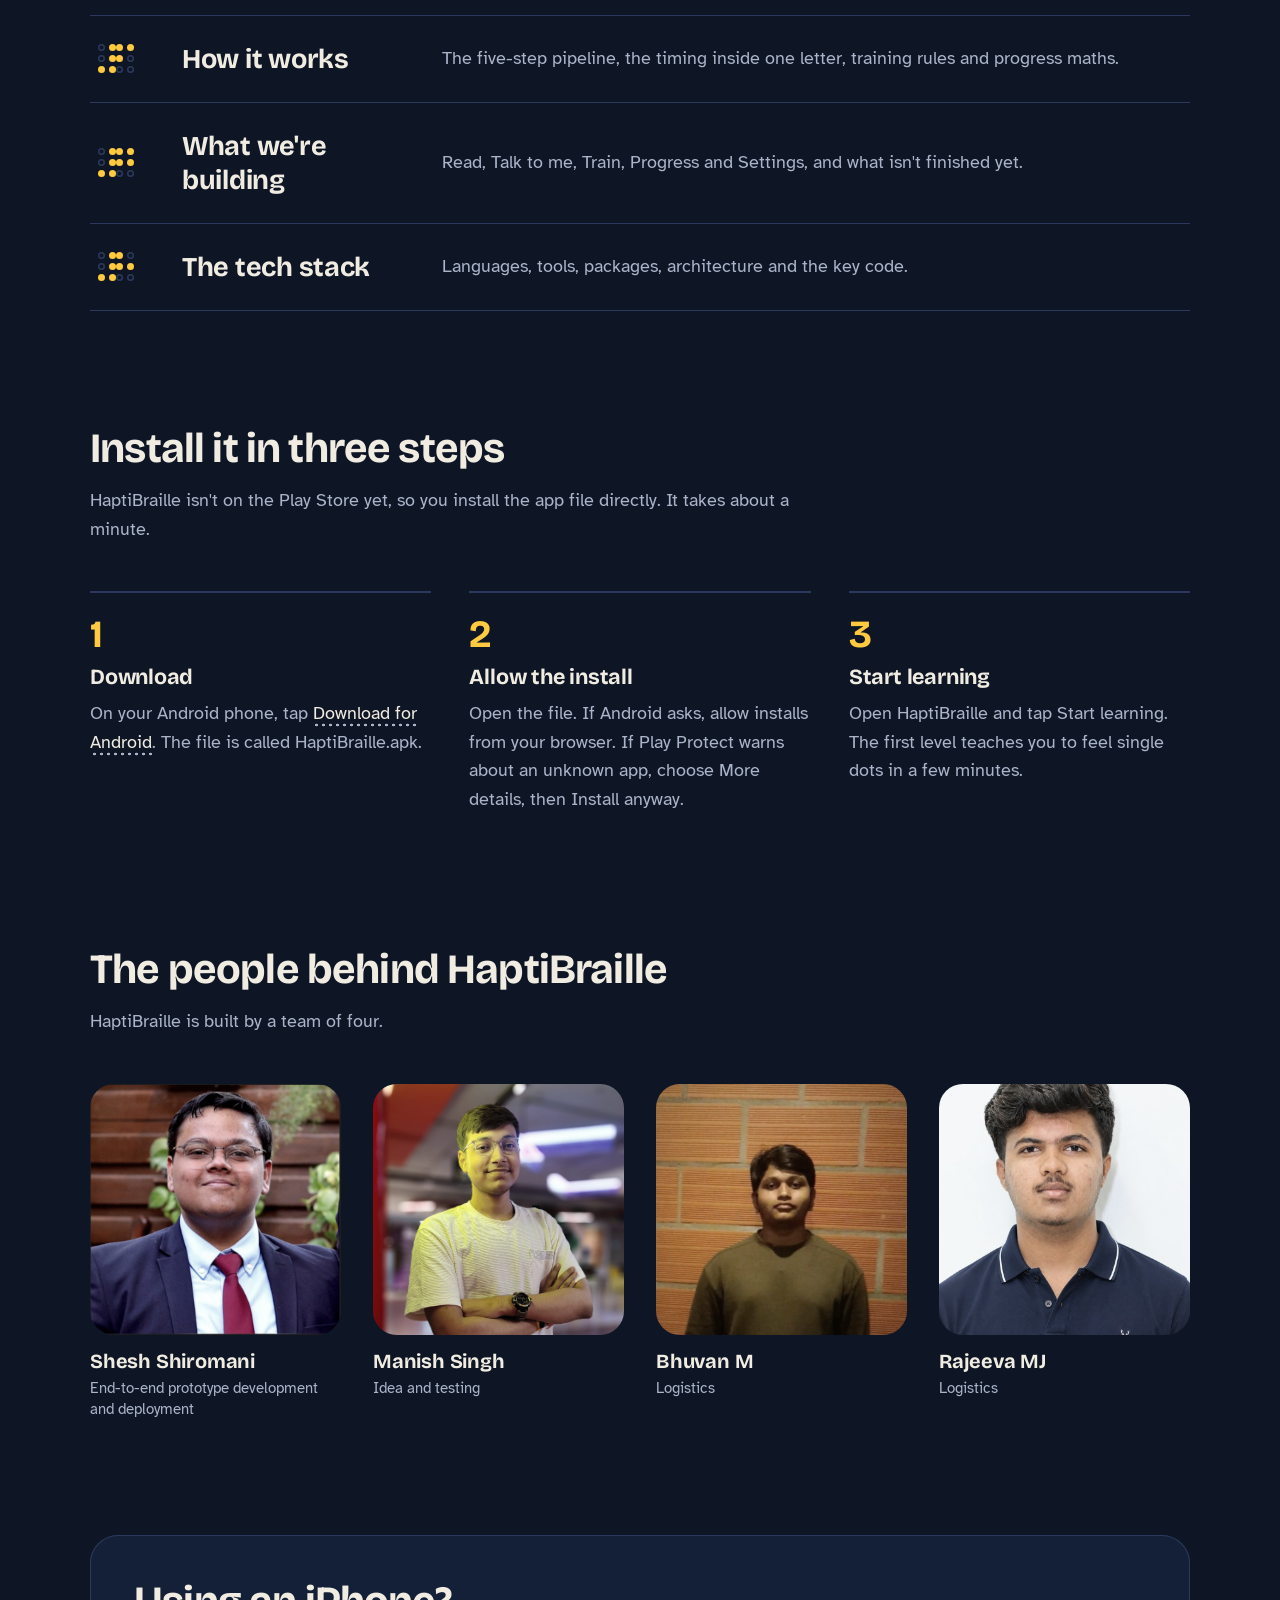
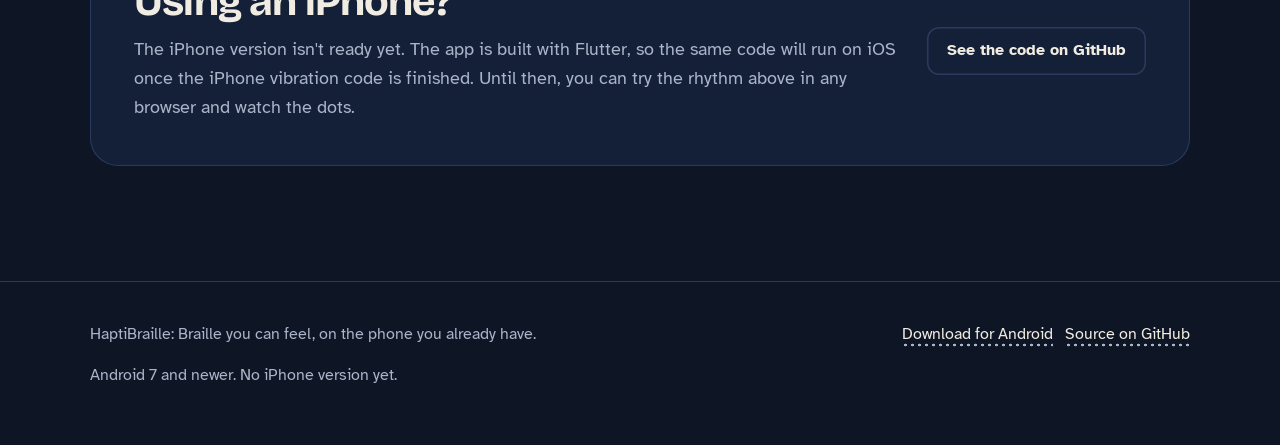
==== commit 0b6439c2: "web-intro-v3: add member roles to team section Shesh Shiromani: end-to-end prototype development and" ====
--- a/web-intro-v3/index.html
+++ b/web-intro-v3/index.html
@@ -131,10 +131,10 @@
       <p class="muted">HaptiBraille is built by a team of four.</p>
     </div>
     <ul class="team">
-      <li data-reveal><img src="assets/img/shesh_shiromani.jpg" alt="Shesh Shiromani" loading="lazy" width="320" height="320"><h3>Shesh Shiromani</h3></li>
-      <li data-reveal style="--d:.06s"><img src="assets/img/manish_singh.jpeg" alt="Manish Singh" loading="lazy" width="320" height="320"><h3>Manish Singh</h3></li>
-      <li data-reveal style="--d:.12s"><img src="assets/img/bhuvan_m.jpg" alt="Bhuvan M" loading="lazy" width="320" height="320"><h3>Bhuvan M</h3></li>
-      <li data-reveal style="--d:.18s"><img src="assets/img/rajeeva_mj.jpg" alt="Rajeeva MJ" loading="lazy" width="320" height="320"><h3>Rajeeva MJ</h3></li>
+      <li data-reveal><img src="assets/img/shesh_shiromani.jpg" alt="Shesh Shiromani" loading="lazy" width="320" height="320"><h3>Shesh Shiromani</h3><p class="role">End-to-end prototype development and deployment</p></li>
+      <li data-reveal style="--d:.06s"><img src="assets/img/manish_singh.jpeg" alt="Manish Singh" loading="lazy" width="320" height="320"><h3>Manish Singh</h3><p class="role">Idea and testing</p></li>
+      <li data-reveal style="--d:.12s"><img src="assets/img/bhuvan_m.jpg" alt="Bhuvan M" loading="lazy" width="320" height="320"><h3>Bhuvan M</h3><p class="role">Logistics</p></li>
+      <li data-reveal style="--d:.18s"><img src="assets/img/rajeeva_mj.jpg" alt="Rajeeva MJ" loading="lazy" width="320" height="320"><h3>Rajeeva MJ</h3><p class="role">Logistics</p></li>
     </ul>
   </div>
 </section>
--- a/web-intro-v3/assets/css/site.css
+++ b/web-intro-v3/assets/css/site.css
@@ -879,5 +879,6 @@
 }
 .team li:hover img { filter: none; transform: translateY(-4px); box-shadow: 0 0 0 3px var(--amber); }
 .team h3 { margin-top: 14px; font-size: 1.25rem; }
+.team .role { margin: 4px 0 0; font-size: .95rem; line-height: 1.4; color: var(--mist); }
 @media (max-width: 800px) { .team { grid-template-columns: repeat(2, minmax(0, 1fr)); } }
 @media (prefers-reduced-motion: reduce) { .team img { transition: none; } .team li:hover img { transform: none; } }
